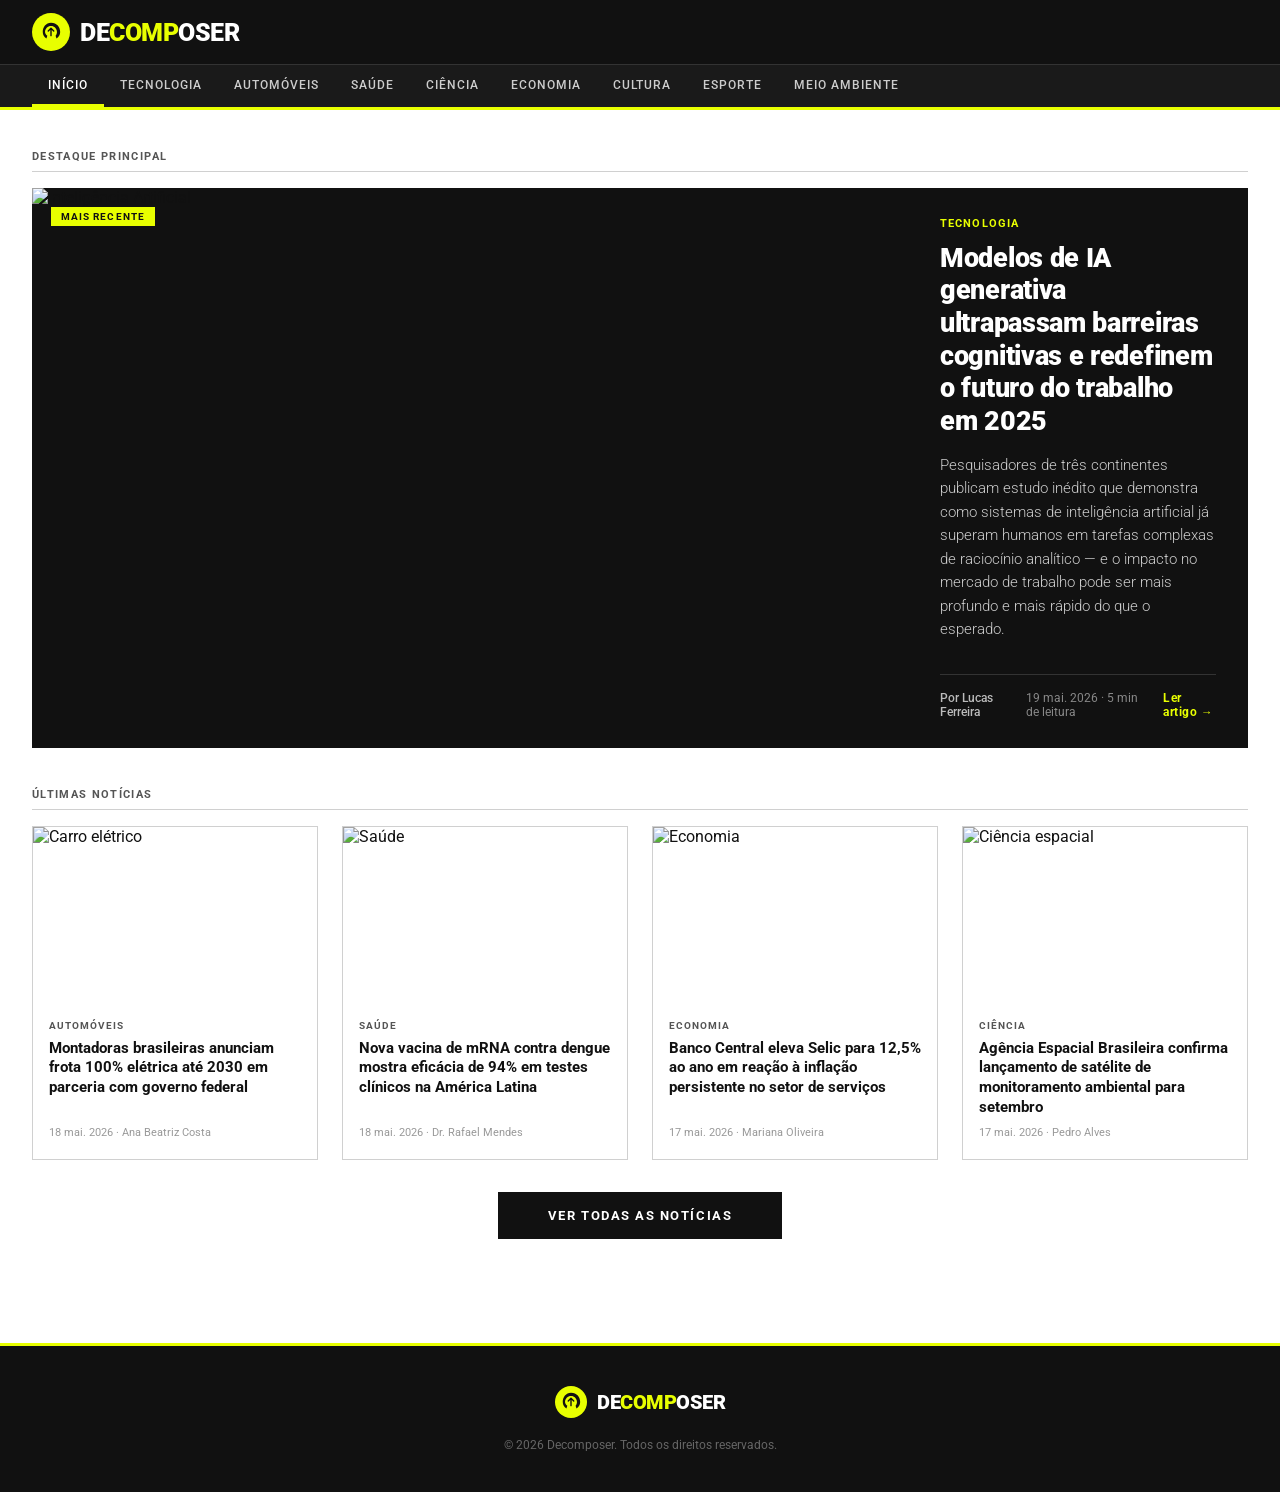
==== index.html @ 8067eb2d "first version, inline css and script" ====
<!DOCTYPE html>
<html lang="pt-BR">
<head>
  <meta charset="UTF-8" />
  <meta name="viewport" content="width=device-width, initial-scale=1.0" />
  <title>Decomposer — Notícias & Artigos</title>
  <link href="https://fonts.googleapis.com/css2?family=Roboto:ital,wght@0,300;0,400;0,500;0,700;0,900;1,400&display=swap" rel="stylesheet" />
  <style>
    *, *::before, *::after { box-sizing: border-box; margin: 0; padding: 0; }

    :root {
      --black: #111111;
      --white: #ffffff;
      --accent: #e8ff00;
      --gray-light: #f4f4f4;
      --gray-mid: #d0d0d0;
      --gray-dark: #555555;
      --font: 'Roboto', sans-serif;
    }

    html { scroll-behavior: smooth; }

    body {
      font-family: var(--font);
      background: var(--white);
      color: var(--black);
      min-height: 100vh;
    }

    /* ── HEADER ── */
    header {
      background: var(--black);
      color: var(--white);
      position: sticky;
      top: 0;
      z-index: 100;
      border-bottom: 3px solid var(--accent);
    }

    .header-top {
      display: flex;
      align-items: center;
      justify-content: space-between;
      padding: 0 2rem;
      height: 64px;
      max-width: 1280px;
      margin: 0 auto;
    }

    .logo {
      display: flex;
      align-items: center;
      gap: 10px;
      text-decoration: none;
      color: var(--white);
    }

    .logo-icon {
      width: 38px;
      height: 38px;
      background: var(--accent);
      border-radius: 50%;
      display: flex;
      align-items: center;
      justify-content: center;
      flex-shrink: 0;
    }

    .logo-icon svg {
      width: 22px;
      height: 22px;
    }

    .logo-name {
      font-size: 1.55rem;
      font-weight: 900;
      letter-spacing: -0.5px;
      text-transform: uppercase;
    }

    .logo-name span {
      color: var(--accent);
    }

    /* burger button (mobile) */
    .burger {
      display: none;
      background: none;
      border: none;
      cursor: pointer;
      padding: 4px;
    }
    .burger span {
      display: block;
      width: 24px;
      height: 2px;
      background: var(--white);
      margin: 5px 0;
      transition: .25s;
    }

    /* nav bar */
    .nav-bar {
      background: #1a1a1a;
      border-top: 1px solid #333;
    }

    .nav-inner {
      max-width: 1280px;
      margin: 0 auto;
      padding: 0 2rem;
      display: flex;
      align-items: center;
      gap: 0;
      overflow-x: auto;
      scrollbar-width: none;
    }
    .nav-inner::-webkit-scrollbar { display: none; }

    .nav-inner a {
      color: #ccc;
      text-decoration: none;
      font-size: 0.78rem;
      font-weight: 500;
      letter-spacing: 0.08em;
      text-transform: uppercase;
      padding: 0.75rem 1rem;
      white-space: nowrap;
      border-bottom: 3px solid transparent;
      transition: color .2s, border-color .2s;
    }
    .nav-inner a:hover,
    .nav-inner a.active {
      color: var(--white);
      border-bottom-color: var(--accent);
    }

    /* ── MAIN ── */
    main {
      max-width: 1280px;
      margin: 0 auto;
      padding: 2.5rem 2rem 3rem;
    }

    /* Section label */
    .section-label {
      font-size: 0.7rem;
      font-weight: 700;
      letter-spacing: 0.12em;
      text-transform: uppercase;
      color: var(--gray-dark);
      margin-bottom: 1rem;
      padding-bottom: 0.5rem;
      border-bottom: 1px solid var(--gray-mid);
    }

    /* ── HERO ── */
    .hero {
      display: grid;
      grid-template-columns: 1fr 340px;
      gap: 0;
      margin-bottom: 2.5rem;
      background: var(--black);
      overflow: hidden;
      min-height: 440px;
    }

    .hero-image-wrap {
      position: relative;
      overflow: hidden;
    }

    .hero-image-wrap img {
      width: 100%;
      height: 100%;
      object-fit: cover;
      display: block;
      transition: transform .6s ease;
    }
    .hero:hover .hero-image-wrap img {
      transform: scale(1.03);
    }

    .hero-badge {
      position: absolute;
      top: 1.2rem;
      left: 1.2rem;
      background: var(--accent);
      color: var(--black);
      font-size: 0.65rem;
      font-weight: 700;
      letter-spacing: 0.1em;
      text-transform: uppercase;
      padding: 3px 10px;
    }

    .hero-text {
      display: flex;
      flex-direction: column;
      justify-content: space-between;
      padding: 1.8rem 2rem;
      color: var(--white);
    }

    .hero-category {
      font-size: 0.7rem;
      font-weight: 700;
      letter-spacing: 0.1em;
      text-transform: uppercase;
      color: var(--accent);
      margin-bottom: 0.75rem;
    }

    .hero-title {
      font-size: 1.7rem;
      font-weight: 900;
      line-height: 1.2;
      letter-spacing: -0.3px;
      margin-bottom: 1rem;
    }

    .hero-title a {
      color: var(--white);
      text-decoration: none;
    }
    .hero-title a:hover { text-decoration: underline; }

    .hero-summary {
      font-size: 0.92rem;
      font-weight: 300;
      line-height: 1.6;
      color: #ccc;
      margin-bottom: auto;
    }

    .hero-meta {
      display: flex;
      align-items: center;
      gap: 1rem;
      margin-top: 2rem;
      padding-top: 1rem;
      border-top: 1px solid #333;
      font-size: 0.72rem;
      color: #888;
    }

    .hero-author { font-weight: 500; color: #bbb; }
    .hero-read-more {
      margin-left: auto;
      color: var(--accent);
      text-decoration: none;
      font-weight: 700;
      font-size: 0.72rem;
      letter-spacing: 0.05em;
    }

    /* ── NEWS GRID ── */
    .news-grid {
      display: grid;
      grid-template-columns: repeat(4, 1fr);
      gap: 1.5rem;
      margin-bottom: 2rem;
    }

    .news-card {
      display: flex;
      flex-direction: column;
      background: var(--white);
      border: 1px solid var(--gray-mid);
      overflow: hidden;
      transition: box-shadow .25s, transform .25s;
      cursor: pointer;
    }

    .news-card:hover {
      box-shadow: 0 8px 32px rgba(0,0,0,0.12);
      transform: translateY(-3px);
    }

    .news-card-img {
      width: 100%;
      aspect-ratio: 16/10;
      object-fit: cover;
      display: block;
      transition: transform .4s ease;
    }
    .news-card:hover .news-card-img { transform: scale(1.04); }

    .news-card-img-wrap { overflow: hidden; }

    .news-card-body {
      padding: 1rem 1rem 1.25rem;
      display: flex;
      flex-direction: column;
      flex: 1;
    }

    .news-card-cat {
      font-size: 0.62rem;
      font-weight: 700;
      letter-spacing: 0.1em;
      text-transform: uppercase;
      color: var(--gray-dark);
      margin-bottom: 0.45rem;
    }

    .news-card-title {
      font-size: 0.95rem;
      font-weight: 700;
      line-height: 1.3;
      color: var(--black);
      text-decoration: none;
      margin-bottom: 0.5rem;
      flex: 1;
    }

    .news-card-title:hover { text-decoration: underline; }

    .news-card-meta {
      font-size: 0.68rem;
      color: #999;
      margin-top: auto;
    }

    /* ── VER TODAS BUTTON ── */
    .btn-wrap {
      display: flex;
      justify-content: center;
      margin: 0.5rem 0 3.5rem;
    }

    .btn-ver-todas {
      display: inline-block;
      background: var(--black);
      color: var(--white);
      font-family: var(--font);
      font-size: 0.8rem;
      font-weight: 700;
      letter-spacing: 0.12em;
      text-transform: uppercase;
      text-decoration: none;
      padding: 0.9rem 3rem;
      border: 2px solid var(--black);
      transition: background .2s, color .2s;
    }
    .btn-ver-todas:hover {
      background: var(--white);
      color: var(--black);
    }

    /* ── FOOTER ── */
    footer {
      background: var(--black);
      color: var(--white);
      padding: 2.5rem 2rem;
      text-align: center;
      border-top: 3px solid var(--accent);
    }

    .footer-logo {
      display: inline-flex;
      align-items: center;
      gap: 10px;
      text-decoration: none;
      color: var(--white);
      margin-bottom: 0.75rem;
    }

    .footer-logo .logo-icon {
      width: 32px;
      height: 32px;
    }

    .footer-logo .logo-name {
      font-size: 1.25rem;
    }

    .footer-copy {
      font-size: 0.72rem;
      color: #666;
      margin-top: 0.5rem;
    }

    /* ── RESPONSIVE ── */
    @media (max-width: 1024px) {
      .hero { grid-template-columns: 1fr; min-height: auto; }
      .hero-image-wrap { height: 280px; }
      .news-grid { grid-template-columns: repeat(2, 1fr); }
    }

    @media (max-width: 640px) {
      .header-top { padding: 0 1rem; }
      main { padding: 1.5rem 1rem 2rem; }
      .hero-title { font-size: 1.3rem; }
      .news-grid { grid-template-columns: 1fr 1fr; gap: 1rem; }
      .burger { display: block; }
      .nav-inner { padding: 0 1rem; }
    }

    @media (max-width: 440px) {
      .news-grid { grid-template-columns: 1fr; }
    }
  </style>
</head>
<body>

<!-- ═══════════════ HEADER ═══════════════ -->
<header>
  <div class="header-top">
    <a class="logo" href="index.html">
      <div class="logo-icon">
        <!-- Leaf / decompose icon -->
        <svg viewBox="0 0 24 24" fill="none" xmlns="http://www.w3.org/2000/svg">
          <path d="M12 2C6.5 2 3 7 3 12c0 3 1.5 5.5 4 7l1-3c-1.5-1-2.5-2.5-2.5-4 0-3.5 2.8-6.5 6.5-6.5S18.5 8.5 18.5 12c0 1.5-.5 3-1.5 4l1 3c2.5-1.5 4-4 4-7C22 7 18.5 2 12 2z" fill="#111"/>
          <path d="M12 8v8M9 11l3-3 3 3" stroke="#111" stroke-width="1.5" stroke-linecap="round" stroke-linejoin="round"/>
        </svg>
      </div>
      <span class="logo-name">De<span>comp</span>oser</span>
    </a>
    <button class="burger" aria-label="Menu" onclick="document.querySelector('.nav-inner').classList.toggle('open')">
      <span></span><span></span><span></span>
    </button>
  </div>

  <nav class="nav-bar">
    <div class="nav-inner">
      <a href="index.html" class="active">Início</a>
      <a href="listing.html">Tecnologia</a>
      <a href="listing.html">Automóveis</a>
      <a href="listing.html">Saúde</a>
      <a href="listing.html">Ciência</a>
      <a href="listing.html">Economia</a>
      <a href="listing.html">Cultura</a>
      <a href="listing.html">Esporte</a>
      <a href="listing.html">Meio Ambiente</a>
    </div>
  </nav>
</header>

<!-- ═══════════════ MAIN ═══════════════ -->
<main>

  <p class="section-label">Destaque principal</p>

  <!-- HERO -->
  <article class="hero">
    <div class="hero-image-wrap">
      <img
        src="https://images.unsplash.com/photo-1677442136019-21780ecad995?w=900&q=80"
        alt="Inteligência Artificial"
        loading="eager"
      />
      <span class="hero-badge">Mais recente</span>
    </div>
    <div class="hero-text">
      <div>
        <p class="hero-category">Tecnologia</p>
        <h1 class="hero-title">
          <a href="#">Modelos de IA generativa ultrapassam barreiras cognitivas e redefinem o futuro do trabalho em 2025</a>
        </h1>
        <p class="hero-summary">
          Pesquisadores de três continentes publicam estudo inédito que demonstra como sistemas de inteligência artificial já superam humanos em tarefas complexas de raciocínio analítico — e o impacto no mercado de trabalho pode ser mais profundo e mais rápido do que o esperado.
        </p>
      </div>
      <div class="hero-meta">
        <span class="hero-author">Por Lucas Ferreira</span>
        <span>19 mai. 2026 · 5 min de leitura</span>
        <a class="hero-read-more" href="#">Ler artigo →</a>
      </div>
    </div>
  </article>

  <!-- 4 CARDS -->
  <p class="section-label" style="margin-top: 2rem;">Últimas notícias</p>

  <div class="news-grid">

    <!-- Card 1 -->
    <article class="news-card">
      <div class="news-card-img-wrap">
        <img class="news-card-img"
          src="https://images.unsplash.com/photo-1617886903355-9354bb57751f?w=600&q=75"
          alt="Carro elétrico" loading="lazy" />
      </div>
      <div class="news-card-body">
        <p class="news-card-cat">Automóveis</p>
        <a class="news-card-title" href="#">Montadoras brasileiras anunciam frota 100% elétrica até 2030 em parceria com governo federal</a>
        <p class="news-card-meta">18 mai. 2026 · Ana Beatriz Costa</p>
      </div>
    </article>

    <!-- Card 2 -->
    <article class="news-card">
      <div class="news-card-img-wrap">
        <img class="news-card-img"
          src="https://images.unsplash.com/photo-1559757148-5c350d0d3c56?w=600&q=75"
          alt="Saúde" loading="lazy" />
      </div>
      <div class="news-card-body">
        <p class="news-card-cat">Saúde</p>
        <a class="news-card-title" href="#">Nova vacina de mRNA contra dengue mostra eficácia de 94% em testes clínicos na América Latina</a>
        <p class="news-card-meta">18 mai. 2026 · Dr. Rafael Mendes</p>
      </div>
    </article>

    <!-- Card 3 -->
    <article class="news-card">
      <div class="news-card-img-wrap">
        <img class="news-card-img"
          src="https://images.unsplash.com/photo-1611974789855-9c2a0a7236a3?w=600&q=75"
          alt="Economia" loading="lazy" />
      </div>
      <div class="news-card-body">
        <p class="news-card-cat">Economia</p>
        <a class="news-card-title" href="#">Banco Central eleva Selic para 12,5% ao ano em reação à inflação persistente no setor de serviços</a>
        <p class="news-card-meta">17 mai. 2026 · Mariana Oliveira</p>
      </div>
    </article>

    <!-- Card 4 -->
    <article class="news-card">
      <div class="news-card-img-wrap">
        <img class="news-card-img"
          src="https://images.unsplash.com/photo-1446776811953-b23d57bd21aa?w=600&q=75"
          alt="Ciência espacial" loading="lazy" />
      </div>
      <div class="news-card-body">
        <p class="news-card-cat">Ciência</p>
        <a class="news-card-title" href="#">Agência Espacial Brasileira confirma lançamento de satélite de monitoramento ambiental para setembro</a>
        <p class="news-card-meta">17 mai. 2026 · Pedro Alves</p>
      </div>
    </article>

  </div>

  <!-- VER TODAS -->
  <div class="btn-wrap">
    <a class="btn-ver-todas" href="listing.html">Ver todas as notícias</a>
  </div>

</main>

<!-- ═══════════════ FOOTER ═══════════════ -->
<footer>
  <a class="footer-logo" href="index.html">
    <div class="logo-icon">
      <svg viewBox="0 0 24 24" fill="none" xmlns="http://www.w3.org/2000/svg">
        <path d="M12 2C6.5 2 3 7 3 12c0 3 1.5 5.5 4 7l1-3c-1.5-1-2.5-2.5-2.5-4 0-3.5 2.8-6.5 6.5-6.5S18.5 8.5 18.5 12c0 1.5-.5 3-1.5 4l1 3c2.5-1.5 4-4 4-7C22 7 18.5 2 12 2z" fill="#111"/>
        <path d="M12 8v8M9 11l3-3 3 3" stroke="#111" stroke-width="1.5" stroke-linecap="round" stroke-linejoin="round"/>
      </svg>
    </div>
    <span class="logo-name">De<span>comp</span>oser</span>
  </a>
  <p class="footer-copy">© 2026 Decomposer. Todos os direitos reservados.</p>
</footer>

</body>
</html>
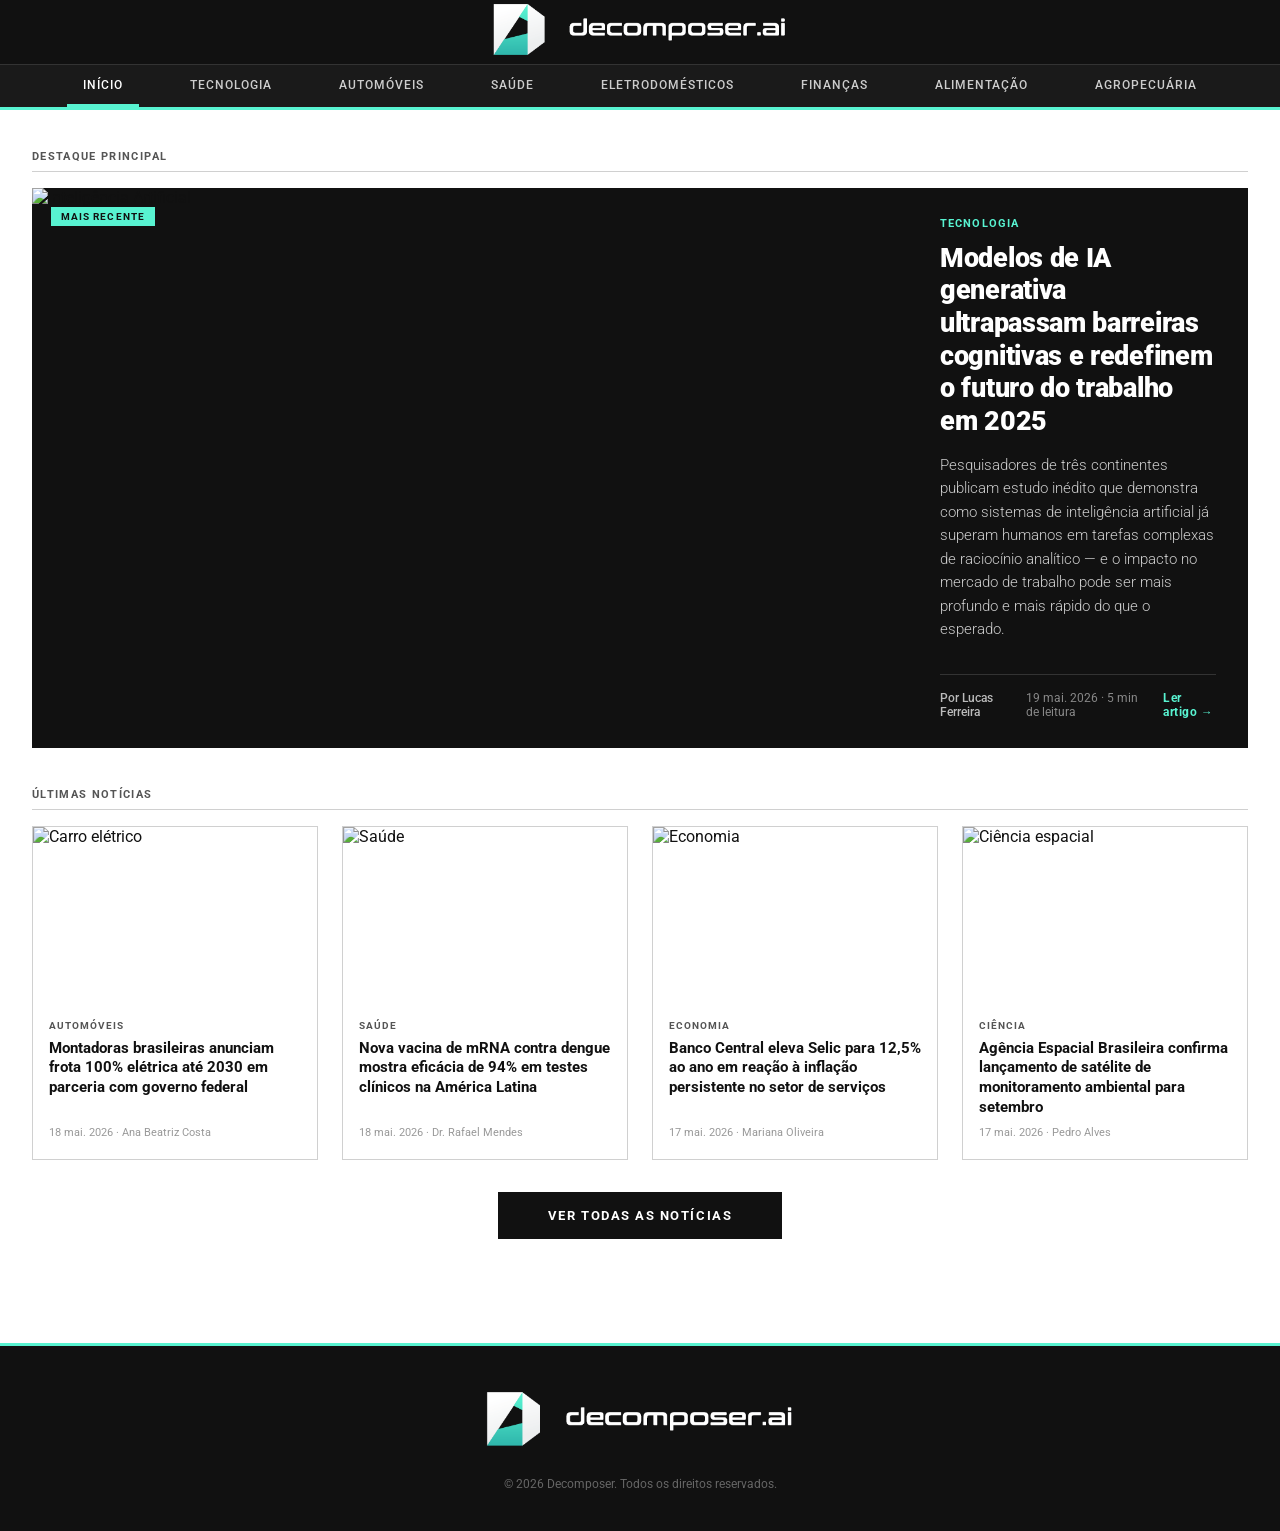
==== commit 76eb21a1: "changed logo and navbar justify-content" ====
--- a/index.html
+++ b/index.html
@@ -5,402 +5,7 @@
   <meta name="viewport" content="width=device-width, initial-scale=1.0" />
   <title>Decomposer — Notícias & Artigos</title>
   <link href="https://fonts.googleapis.com/css2?family=Roboto:ital,wght@0,300;0,400;0,500;0,700;0,900;1,400&display=swap" rel="stylesheet" />
-  <style>
-    *, *::before, *::after { box-sizing: border-box; margin: 0; padding: 0; }
-
-    :root {
-      --black: #111111;
-      --white: #ffffff;
-      --accent: #e8ff00;
-      --gray-light: #f4f4f4;
-      --gray-mid: #d0d0d0;
-      --gray-dark: #555555;
-      --font: 'Roboto', sans-serif;
-    }
-
-    html { scroll-behavior: smooth; }
-
-    body {
-      font-family: var(--font);
-      background: var(--white);
-      color: var(--black);
-      min-height: 100vh;
-    }
-
-    /* ── HEADER ── */
-    header {
-      background: var(--black);
-      color: var(--white);
-      position: sticky;
-      top: 0;
-      z-index: 100;
-      border-bottom: 3px solid var(--accent);
-    }
-
-    .header-top {
-      display: flex;
-      align-items: center;
-      justify-content: space-between;
-      padding: 0 2rem;
-      height: 64px;
-      max-width: 1280px;
-      margin: 0 auto;
-    }
-
-    .logo {
-      display: flex;
-      align-items: center;
-      gap: 10px;
-      text-decoration: none;
-      color: var(--white);
-    }
-
-    .logo-icon {
-      width: 38px;
-      height: 38px;
-      background: var(--accent);
-      border-radius: 50%;
-      display: flex;
-      align-items: center;
-      justify-content: center;
-      flex-shrink: 0;
-    }
-
-    .logo-icon svg {
-      width: 22px;
-      height: 22px;
-    }
-
-    .logo-name {
-      font-size: 1.55rem;
-      font-weight: 900;
-      letter-spacing: -0.5px;
-      text-transform: uppercase;
-    }
-
-    .logo-name span {
-      color: var(--accent);
-    }
-
-    /* burger button (mobile) */
-    .burger {
-      display: none;
-      background: none;
-      border: none;
-      cursor: pointer;
-      padding: 4px;
-    }
-    .burger span {
-      display: block;
-      width: 24px;
-      height: 2px;
-      background: var(--white);
-      margin: 5px 0;
-      transition: .25s;
-    }
-
-    /* nav bar */
-    .nav-bar {
-      background: #1a1a1a;
-      border-top: 1px solid #333;
-    }
-
-    .nav-inner {
-      max-width: 1280px;
-      margin: 0 auto;
-      padding: 0 2rem;
-      display: flex;
-      align-items: center;
-      gap: 0;
-      overflow-x: auto;
-      scrollbar-width: none;
-    }
-    .nav-inner::-webkit-scrollbar { display: none; }
-
-    .nav-inner a {
-      color: #ccc;
-      text-decoration: none;
-      font-size: 0.78rem;
-      font-weight: 500;
-      letter-spacing: 0.08em;
-      text-transform: uppercase;
-      padding: 0.75rem 1rem;
-      white-space: nowrap;
-      border-bottom: 3px solid transparent;
-      transition: color .2s, border-color .2s;
-    }
-    .nav-inner a:hover,
-    .nav-inner a.active {
-      color: var(--white);
-      border-bottom-color: var(--accent);
-    }
-
-    /* ── MAIN ── */
-    main {
-      max-width: 1280px;
-      margin: 0 auto;
-      padding: 2.5rem 2rem 3rem;
-    }
-
-    /* Section label */
-    .section-label {
-      font-size: 0.7rem;
-      font-weight: 700;
-      letter-spacing: 0.12em;
-      text-transform: uppercase;
-      color: var(--gray-dark);
-      margin-bottom: 1rem;
-      padding-bottom: 0.5rem;
-      border-bottom: 1px solid var(--gray-mid);
-    }
-
-    /* ── HERO ── */
-    .hero {
-      display: grid;
-      grid-template-columns: 1fr 340px;
-      gap: 0;
-      margin-bottom: 2.5rem;
-      background: var(--black);
-      overflow: hidden;
-      min-height: 440px;
-    }
-
-    .hero-image-wrap {
-      position: relative;
-      overflow: hidden;
-    }
-
-    .hero-image-wrap img {
-      width: 100%;
-      height: 100%;
-      object-fit: cover;
-      display: block;
-      transition: transform .6s ease;
-    }
-    .hero:hover .hero-image-wrap img {
-      transform: scale(1.03);
-    }
-
-    .hero-badge {
-      position: absolute;
-      top: 1.2rem;
-      left: 1.2rem;
-      background: var(--accent);
-      color: var(--black);
-      font-size: 0.65rem;
-      font-weight: 700;
-      letter-spacing: 0.1em;
-      text-transform: uppercase;
-      padding: 3px 10px;
-    }
-
-    .hero-text {
-      display: flex;
-      flex-direction: column;
-      justify-content: space-between;
-      padding: 1.8rem 2rem;
-      color: var(--white);
-    }
-
-    .hero-category {
-      font-size: 0.7rem;
-      font-weight: 700;
-      letter-spacing: 0.1em;
-      text-transform: uppercase;
-      color: var(--accent);
-      margin-bottom: 0.75rem;
-    }
-
-    .hero-title {
-      font-size: 1.7rem;
-      font-weight: 900;
-      line-height: 1.2;
-      letter-spacing: -0.3px;
-      margin-bottom: 1rem;
-    }
-
-    .hero-title a {
-      color: var(--white);
-      text-decoration: none;
-    }
-    .hero-title a:hover { text-decoration: underline; }
-
-    .hero-summary {
-      font-size: 0.92rem;
-      font-weight: 300;
-      line-height: 1.6;
-      color: #ccc;
-      margin-bottom: auto;
-    }
-
-    .hero-meta {
-      display: flex;
-      align-items: center;
-      gap: 1rem;
-      margin-top: 2rem;
-      padding-top: 1rem;
-      border-top: 1px solid #333;
-      font-size: 0.72rem;
-      color: #888;
-    }
-
-    .hero-author { font-weight: 500; color: #bbb; }
-    .hero-read-more {
-      margin-left: auto;
-      color: var(--accent);
-      text-decoration: none;
-      font-weight: 700;
-      font-size: 0.72rem;
-      letter-spacing: 0.05em;
-    }
-
-    /* ── NEWS GRID ── */
-    .news-grid {
-      display: grid;
-      grid-template-columns: repeat(4, 1fr);
-      gap: 1.5rem;
-      margin-bottom: 2rem;
-    }
-
-    .news-card {
-      display: flex;
-      flex-direction: column;
-      background: var(--white);
-      border: 1px solid var(--gray-mid);
-      overflow: hidden;
-      transition: box-shadow .25s, transform .25s;
-      cursor: pointer;
-    }
-
-    .news-card:hover {
-      box-shadow: 0 8px 32px rgba(0,0,0,0.12);
-      transform: translateY(-3px);
-    }
-
-    .news-card-img {
-      width: 100%;
-      aspect-ratio: 16/10;
-      object-fit: cover;
-      display: block;
-      transition: transform .4s ease;
-    }
-    .news-card:hover .news-card-img { transform: scale(1.04); }
-
-    .news-card-img-wrap { overflow: hidden; }
-
-    .news-card-body {
-      padding: 1rem 1rem 1.25rem;
-      display: flex;
-      flex-direction: column;
-      flex: 1;
-    }
-
-    .news-card-cat {
-      font-size: 0.62rem;
-      font-weight: 700;
-      letter-spacing: 0.1em;
-      text-transform: uppercase;
-      color: var(--gray-dark);
-      margin-bottom: 0.45rem;
-    }
-
-    .news-card-title {
-      font-size: 0.95rem;
-      font-weight: 700;
-      line-height: 1.3;
-      color: var(--black);
-      text-decoration: none;
-      margin-bottom: 0.5rem;
-      flex: 1;
-    }
-
-    .news-card-title:hover { text-decoration: underline; }
-
-    .news-card-meta {
-      font-size: 0.68rem;
-      color: #999;
-      margin-top: auto;
-    }
-
-    /* ── VER TODAS BUTTON ── */
-    .btn-wrap {
-      display: flex;
-      justify-content: center;
-      margin: 0.5rem 0 3.5rem;
-    }
-
-    .btn-ver-todas {
-      display: inline-block;
-      background: var(--black);
-      color: var(--white);
-      font-family: var(--font);
-      font-size: 0.8rem;
-      font-weight: 700;
-      letter-spacing: 0.12em;
-      text-transform: uppercase;
-      text-decoration: none;
-      padding: 0.9rem 3rem;
-      border: 2px solid var(--black);
-      transition: background .2s, color .2s;
-    }
-    .btn-ver-todas:hover {
-      background: var(--white);
-      color: var(--black);
-    }
-
-    /* ── FOOTER ── */
-    footer {
-      background: var(--black);
-      color: var(--white);
-      padding: 2.5rem 2rem;
-      text-align: center;
-      border-top: 3px solid var(--accent);
-    }
-
-    .footer-logo {
-      display: inline-flex;
-      align-items: center;
-      gap: 10px;
-      text-decoration: none;
-      color: var(--white);
-      margin-bottom: 0.75rem;
-    }
-
-    .footer-logo .logo-icon {
-      width: 32px;
-      height: 32px;
-    }
-
-    .footer-logo .logo-name {
-      font-size: 1.25rem;
-    }
-
-    .footer-copy {
-      font-size: 0.72rem;
-      color: #666;
-      margin-top: 0.5rem;
-    }
-
-    /* ── RESPONSIVE ── */
-    @media (max-width: 1024px) {
-      .hero { grid-template-columns: 1fr; min-height: auto; }
-      .hero-image-wrap { height: 280px; }
-      .news-grid { grid-template-columns: repeat(2, 1fr); }
-    }
-
-    @media (max-width: 640px) {
-      .header-top { padding: 0 1rem; }
-      main { padding: 1.5rem 1rem 2rem; }
-      .hero-title { font-size: 1.3rem; }
-      .news-grid { grid-template-columns: 1fr 1fr; gap: 1rem; }
-      .burger { display: block; }
-      .nav-inner { padding: 0 1rem; }
-    }
-
-    @media (max-width: 440px) {
-      .news-grid { grid-template-columns: 1fr; }
-    }
-  </style>
+  <link rel="stylesheet" href="CSS/styles.css">
 </head>
 <body>
 
@@ -408,14 +13,9 @@
 <header>
   <div class="header-top">
     <a class="logo" href="index.html">
-      <div class="logo-icon">
-        <!-- Leaf / decompose icon -->
-        <svg viewBox="0 0 24 24" fill="none" xmlns="http://www.w3.org/2000/svg">
-          <path d="M12 2C6.5 2 3 7 3 12c0 3 1.5 5.5 4 7l1-3c-1.5-1-2.5-2.5-2.5-4 0-3.5 2.8-6.5 6.5-6.5S18.5 8.5 18.5 12c0 1.5-.5 3-1.5 4l1 3c2.5-1.5 4-4 4-7C22 7 18.5 2 12 2z" fill="#111"/>
-          <path d="M12 8v8M9 11l3-3 3 3" stroke="#111" stroke-width="1.5" stroke-linecap="round" stroke-linejoin="round"/>
-        </svg>
-      </div>
-      <span class="logo-name">De<span>comp</span>oser</span>
+      <div>
+        <img class="logo-image-top" src="./assets/decomposer_logo_horizontal_dark.png" alt="DECOMPOSER">
+      </div>      
     </a>
     <button class="burger" aria-label="Menu" onclick="document.querySelector('.nav-inner').classList.toggle('open')">
       <span></span><span></span><span></span>
@@ -428,11 +28,10 @@
       <a href="listing.html">Tecnologia</a>
       <a href="listing.html">Automóveis</a>
       <a href="listing.html">Saúde</a>
-      <a href="listing.html">Ciência</a>
-      <a href="listing.html">Economia</a>
-      <a href="listing.html">Cultura</a>
-      <a href="listing.html">Esporte</a>
-      <a href="listing.html">Meio Ambiente</a>
+      <a href="listing.html">Eletrodomésticos</a>
+      <a href="listing.html">Finanças</a>      
+      <a href="listing.html">Alimentação</a>
+      <a href="listing.html">Agropecuária</a>
     </div>
   </nav>
 </header>
@@ -543,13 +142,9 @@
 <!-- ═══════════════ FOOTER ═══════════════ -->
 <footer>
   <a class="footer-logo" href="index.html">
-    <div class="logo-icon">
-      <svg viewBox="0 0 24 24" fill="none" xmlns="http://www.w3.org/2000/svg">
-        <path d="M12 2C6.5 2 3 7 3 12c0 3 1.5 5.5 4 7l1-3c-1.5-1-2.5-2.5-2.5-4 0-3.5 2.8-6.5 6.5-6.5S18.5 8.5 18.5 12c0 1.5-.5 3-1.5 4l1 3c2.5-1.5 4-4 4-7C22 7 18.5 2 12 2z" fill="#111"/>
-        <path d="M12 8v8M9 11l3-3 3 3" stroke="#111" stroke-width="1.5" stroke-linecap="round" stroke-linejoin="round"/>
-      </svg>
-    </div>
-    <span class="logo-name">De<span>comp</span>oser</span>
+    <div>
+      <img class="logo-image-bottom" src="./assets/decomposer_logo_horizontal_dark.png" alt="DECOMPOSER">
+    </div>    
   </a>
   <p class="footer-copy">© 2026 Decomposer. Todos os direitos reservados.</p>
 </footer>
--- a/CSS/styles.css
+++ b/CSS/styles.css
@@ -0,0 +1,612 @@
+*, *::before, *::after {
+  box-sizing: border-box;
+  margin: 0;
+  padding: 0;
+}
+
+:root {
+  --black: #111111;
+  --white: #ffffff;
+  --accent: #58f3d1;
+  --gray-light: #f4f4f4;
+  --gray-mid: #d0d0d0;
+  --gray-dark: #555555;
+  --font: 'Roboto', sans-serif;
+}
+
+html {
+  scroll-behavior: smooth;
+}
+
+body {
+  font-family: var(--font);
+  background: var(--white);
+  color: var(--black);
+  min-height: 100vh;
+}
+
+/* ── HEADER (common) ── */
+header {
+  background: var(--black);
+  color: var(--white);
+  position: sticky;
+  top: 0;
+  z-index: 100;
+  border-bottom: 3px solid var(--accent);
+}
+
+.header-top {
+  display: flex;
+  align-items: center;
+  justify-content: center;
+  padding: 0 2rem;
+  height: 64px;
+  max-width: 1280px;
+  margin: 0 auto;
+}
+
+.logo {
+  display: flex;
+  align-items: center;
+  gap: 10px;
+  text-decoration: none;
+  color: var(--white);
+}
+
+.logo-image-top {
+    height: 64px;
+}
+
+.logo-icon {
+  width: 38px;
+  height: 38px;
+  background: var(--accent);
+  border-radius: 50%;
+  display: flex;
+  align-items: center;
+  justify-content: center;
+  flex-shrink: 0;
+}
+
+.logo-icon svg {
+  width: 22px;
+  height: 22px;
+}
+
+.logo-name {
+  font-size: 1.55rem;
+  font-weight: 900;
+  letter-spacing: -0.5px;
+  text-transform: uppercase;
+}
+
+.logo-name span {
+  color: var(--accent);
+}
+
+/* burger button (mobile) */
+.burger {
+  display: none;
+  background: none;
+  border: none;
+  cursor: pointer;
+  padding: 4px;
+}
+.burger span {
+  display: block;
+  width: 24px;
+  height: 2px;
+  background: var(--white);
+  margin: 5px 0;
+  transition: .25s;
+}
+
+/* nav bar */
+.nav-bar {
+  background: #1a1a1a;
+  border-top: 1px solid #333;
+}
+
+.nav-inner {
+  max-width: 1280px;
+  margin: 0 auto;
+  padding: 0 2rem;
+  display: flex;
+  align-items: center;
+  gap: 0;
+  overflow-x: auto;
+  scrollbar-width: none;
+  justify-content: space-evenly;
+}
+.nav-inner::-webkit-scrollbar {
+  display: none;
+}
+
+.nav-inner a {
+  color: #ccc;
+  text-decoration: none;
+  font-size: 0.78rem;
+  font-weight: 500;
+  letter-spacing: 0.08em;
+  text-transform: uppercase;
+  padding: 0.75rem 1rem;
+  white-space: nowrap;
+  border-bottom: 3px solid transparent;
+  transition: color .2s, border-color .2s;
+}
+.nav-inner a:hover,
+.nav-inner a.active {
+  color: var(--white);
+  border-bottom-color: var(--accent);
+}
+
+/* ── MAIN (shared structure) ── */
+main {
+  max-width: 1280px;
+  margin: 0 auto;
+  padding: 2.5rem 2rem 3rem;
+}
+
+/* Section label (used on main page) */
+.section-label {
+  font-size: 0.7rem;
+  font-weight: 700;
+  letter-spacing: 0.12em;
+  text-transform: uppercase;
+  color: var(--gray-dark);
+  margin-bottom: 1rem;
+  padding-bottom: 0.5rem;
+  border-bottom: 1px solid var(--gray-mid);
+}
+
+/* ── HERO (main page) ── */
+.hero {
+  display: grid;
+  grid-template-columns: 1fr 340px;
+  gap: 0;
+  margin-bottom: 2.5rem;
+  background: var(--black);
+  overflow: hidden;
+  min-height: 440px;
+}
+
+.hero-image-wrap {
+  position: relative;
+  overflow: hidden;
+}
+
+.hero-image-wrap img {
+  width: 100%;
+  height: 100%;
+  object-fit: cover;
+  display: block;
+  transition: transform .6s ease;
+}
+.hero:hover .hero-image-wrap img {
+  transform: scale(1.03);
+}
+
+.hero-badge {
+  position: absolute;
+  top: 1.2rem;
+  left: 1.2rem;
+  background: var(--accent);
+  color: var(--black);
+  font-size: 0.65rem;
+  font-weight: 700;
+  letter-spacing: 0.1em;
+  text-transform: uppercase;
+  padding: 3px 10px;
+}
+
+.hero-text {
+  display: flex;
+  flex-direction: column;
+  justify-content: space-between;
+  padding: 1.8rem 2rem;
+  color: var(--white);
+}
+
+.hero-category {
+  font-size: 0.7rem;
+  font-weight: 700;
+  letter-spacing: 0.1em;
+  text-transform: uppercase;
+  color: var(--accent);
+  margin-bottom: 0.75rem;
+}
+
+.hero-title {
+  font-size: 1.7rem;
+  font-weight: 900;
+  line-height: 1.2;
+  letter-spacing: -0.3px;
+  margin-bottom: 1rem;
+}
+
+.hero-title a {
+  color: var(--white);
+  text-decoration: none;
+}
+.hero-title a:hover {
+  text-decoration: underline;
+}
+
+.hero-summary {
+  font-size: 0.92rem;
+  font-weight: 300;
+  line-height: 1.6;
+  color: #ccc;
+  margin-bottom: auto;
+}
+
+.hero-meta {
+  display: flex;
+  align-items: center;
+  gap: 1rem;
+  margin-top: 2rem;
+  padding-top: 1rem;
+  border-top: 1px solid #333;
+  font-size: 0.72rem;
+  color: #888;
+}
+
+.hero-author {
+  font-weight: 500;
+  color: #bbb;
+}
+.hero-read-more {
+  margin-left: auto;
+  color: var(--accent);
+  text-decoration: none;
+  font-weight: 700;
+  font-size: 0.72rem;
+  letter-spacing: 0.05em;
+}
+
+/* ── NEWS GRID (main page) ── */
+.news-grid {
+  display: grid;
+  grid-template-columns: repeat(4, 1fr);
+  gap: 1.5rem;
+  margin-bottom: 2rem;
+}
+
+.news-card {
+  display: flex;
+  flex-direction: column;
+  background: var(--white);
+  border: 1px solid var(--gray-mid);
+  overflow: hidden;
+  transition: box-shadow .25s, transform .25s;
+  cursor: pointer;
+}
+
+.news-card:hover {
+  box-shadow: 0 8px 32px rgba(0,0,0,0.12);
+  transform: translateY(-3px);
+}
+
+.news-card-img {
+  width: 100%;
+  aspect-ratio: 16/10;
+  object-fit: cover;
+  display: block;
+  transition: transform .4s ease;
+}
+.news-card:hover .news-card-img {
+  transform: scale(1.04);
+}
+
+.news-card-img-wrap {
+  overflow: hidden;
+}
+
+.news-card-body {
+  padding: 1rem 1rem 1.25rem;
+  display: flex;
+  flex-direction: column;
+  flex: 1;
+}
+
+.news-card-cat {
+  font-size: 0.62rem;
+  font-weight: 700;
+  letter-spacing: 0.1em;
+  text-transform: uppercase;
+  color: var(--gray-dark);
+  margin-bottom: 0.45rem;
+}
+
+.news-card-title {
+  font-size: 0.95rem;
+  font-weight: 700;
+  line-height: 1.3;
+  color: var(--black);
+  text-decoration: none;
+  margin-bottom: 0.5rem;
+  flex: 1;
+}
+
+.news-card-title:hover {
+  text-decoration: underline;
+}
+
+.news-card-meta {
+  font-size: 0.68rem;
+  color: #999;
+  margin-top: auto;
+}
+
+/* ── VER TODAS BUTTON (main page) ── */
+.btn-wrap {
+  display: flex;
+  justify-content: center;
+  margin: 0.5rem 0 3.5rem;
+}
+
+.btn-ver-todas {
+  display: inline-block;
+  background: var(--black);
+  color: var(--white);
+  font-family: var(--font);
+  font-size: 0.8rem;
+  font-weight: 700;
+  letter-spacing: 0.12em;
+  text-transform: uppercase;
+  text-decoration: none;
+  padding: 0.9rem 3rem;
+  border: 2px solid var(--black);
+  transition: background .2s, color .2s;
+}
+.btn-ver-todas:hover {
+  background: var(--white);
+  color: var(--black);
+}
+
+/* ── LISTING PAGE SPECIFIC ── */
+.page-header {
+  display: flex;
+  align-items: baseline;
+  justify-content: space-between;
+  margin-bottom: 2rem;
+  padding-bottom: 1rem;
+  border-bottom: 2px solid var(--black);
+}
+
+.page-header h1 {
+  font-size: 2rem;
+  font-weight: 900;
+  letter-spacing: -0.5px;
+}
+
+.page-header p {
+  font-size: 0.78rem;
+  color: var(--gray-dark);
+}
+
+.listing {
+  display: flex;
+  flex-direction: column;
+  gap: 0;
+}
+
+.listing-item {
+  display: grid;
+  grid-template-columns: 180px 1fr;
+  gap: 1.25rem;
+  padding: 1.5rem 0;
+  border-bottom: 1px solid var(--gray-mid);
+  text-decoration: none;
+  color: inherit;
+  transition: background .15s;
+}
+
+.listing-item:hover {
+  background: var(--gray-light);
+  margin: 0 -1rem;
+  padding-left: 1rem;
+  padding-right: 1rem;
+}
+
+.listing-item-img {
+  width: 180px;
+  height: 115px;
+  object-fit: cover;
+  display: block;
+  flex-shrink: 0;
+  transition: opacity .2s;
+}
+.listing-item:hover .listing-item-img {
+  opacity: .9;
+}
+
+.listing-item-body {
+  display: flex;
+  flex-direction: column;
+  justify-content: center;
+  gap: 0.4rem;
+}
+
+.listing-item-cat {
+  font-size: 0.62rem;
+  font-weight: 700;
+  letter-spacing: 0.1em;
+  text-transform: uppercase;
+  color: var(--gray-dark);
+}
+
+.listing-item-title {
+  font-size: 1.05rem;
+  font-weight: 700;
+  line-height: 1.3;
+  color: var(--black);
+}
+
+.listing-item-summary {
+  font-size: 0.85rem;
+  font-weight: 300;
+  line-height: 1.55;
+  color: #444;
+}
+
+.listing-item-meta {
+  font-size: 0.68rem;
+  color: #999;
+  margin-top: 0.2rem;
+}
+
+/* ── PAGINATION (listing page) ── */
+.pagination {
+  display: flex;
+  align-items: center;
+  justify-content: center;
+  gap: 0.4rem;
+  margin-top: 3rem;
+}
+
+.pagination button,
+.pagination span {
+  font-family: var(--font);
+  font-size: 0.82rem;
+  font-weight: 500;
+  width: 40px;
+  height: 40px;
+  display: flex;
+  align-items: center;
+  justify-content: center;
+  border: 1px solid var(--gray-mid);
+  background: var(--white);
+  color: var(--black);
+  cursor: pointer;
+  transition: background .15s, color .15s;
+}
+
+.pagination button:hover {
+  background: var(--black);
+  color: var(--white);
+  border-color: var(--black);
+}
+.pagination button.active {
+  background: var(--black);
+  color: var(--white);
+  border-color: var(--black);
+}
+.pagination button.nav-btn {
+  width: auto;
+  padding: 0 1rem;
+  font-weight: 700;
+  letter-spacing: 0.05em;
+  font-size: 0.75rem;
+}
+.pagination button:disabled {
+  opacity: 0.35;
+  cursor: not-allowed;
+}
+.pagination .dots {
+  border: none;
+  cursor: default;
+}
+.pagination .dots:hover {
+  background: var(--white);
+  color: var(--black);
+}
+
+/* ── FOOTER (common) ── */
+footer {
+  background: var(--black);
+  color: var(--white);
+  padding: 2.5rem 2rem;
+  text-align: center;
+  border-top: 3px solid var(--accent);
+}
+
+.logo-image-bottom {
+    width: clamp(20vw, 20em, 50vw);
+}
+
+.footer-logo {
+  display: inline-flex;
+  align-items: center;
+  gap: 10px;
+  text-decoration: none;
+  color: var(--white);
+  margin-bottom: 0.75rem;
+}
+
+.footer-logo .logo-icon {
+  width: 32px;
+  height: 32px;
+}
+
+.footer-logo .logo-name {
+  font-size: 1.25rem;
+}
+
+.footer-copy {
+  font-size: 0.72rem;
+  color: #666;
+  margin-top: 0.5rem;
+}
+
+/* ── RESPONSIVE STYLES ── */
+
+/* Tablet & medium screens */
+@media (max-width: 1024px) {
+  .hero {
+    grid-template-columns: 1fr;
+    min-height: auto;
+  }
+  .hero-image-wrap {
+    height: 280px;
+  }
+  .news-grid {
+    grid-template-columns: repeat(2, 1fr);
+  }
+}
+
+/* Mobile landscape & small tablets */
+@media (max-width: 640px) {
+  .header-top {
+    padding: 0 1rem;
+  }
+  main {
+    padding: 1.5rem 1rem 2rem;
+  }
+  .hero-title {
+    font-size: 1.3rem;
+  }
+  .news-grid {
+    grid-template-columns: 1fr 1fr;
+    gap: 1rem;
+  }
+  .burger {
+    display: block;
+  }
+  .nav-inner {
+    padding: 0 1rem;
+  }
+
+  /* listing page adjustments */
+  .listing-item {
+    grid-template-columns: 120px 1fr;
+    gap: 1rem;
+  }
+  .listing-item-img {
+    width: 120px;
+    height: 80px;
+  }
+  .listing-item-summary {
+    display: none;
+  }
+  .page-header h1 {
+    font-size: 1.4rem;
+  }
+}
+
+/* Small mobile devices */
+@media (max-width: 440px) {
+  .news-grid {
+    grid-template-columns: 1fr;
+  }
+}
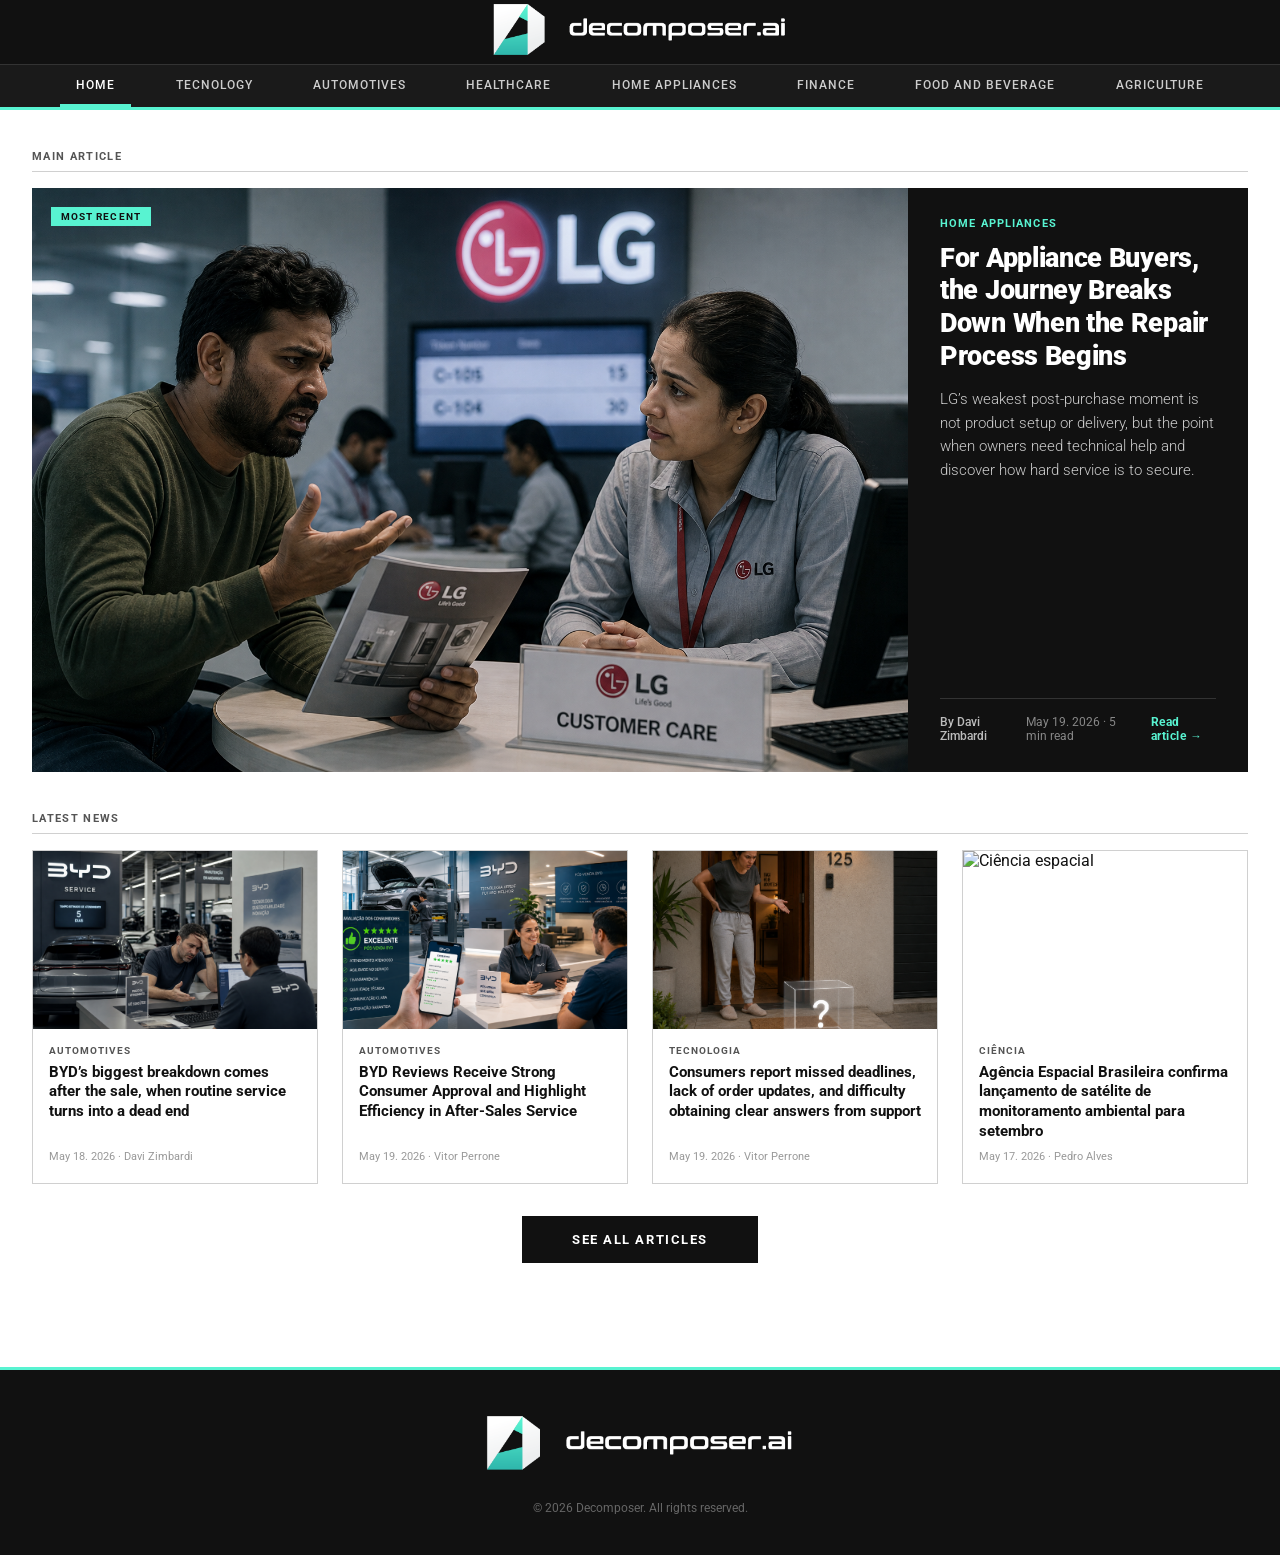
==== commit 631b62de: "website3 is now root" ====
--- a/index.html
+++ b/index.html
@@ -24,14 +24,14 @@
 
   <nav class="nav-bar">
     <div class="nav-inner">
-      <a href="index.html" class="active">Início</a>
-      <a href="listing.html">Tecnologia</a>
-      <a href="listing.html">Automóveis</a>
-      <a href="listing.html">Saúde</a>
-      <a href="listing.html">Eletrodomésticos</a>
-      <a href="listing.html">Finanças</a>      
-      <a href="listing.html">Alimentação</a>
-      <a href="listing.html">Agropecuária</a>
+      <a href="index.html" class="active">Home</a>
+      <a href="listing.html">Tecnology</a>
+      <a href="listing.html">Automotives</a>
+      <a href="listing.html">Healthcare</a>
+      <a href="listing.html">Home Appliances</a>
+      <a href="listing.html">Finance</a>      
+      <a href="listing.html">Food and Beverage</a>
+      <a href="listing.html">Agriculture</a>
     </div>
   </nav>
 </header>
@@ -39,81 +39,96 @@
 <!-- ═══════════════ MAIN ═══════════════ -->
 <main>
 
-  <p class="section-label">Destaque principal</p>
+  <p class="section-label">Main article</p>
 
   <!-- HERO -->
   <article class="hero">
     <div class="hero-image-wrap">
+      <a href="./articles/lgrepair_article/lgrepair_article.html">
       <img
-        src="https://images.unsplash.com/photo-1677442136019-21780ecad995?w=900&q=80"
-        alt="Inteligência Artificial"
+        src="./articles/lgrepair_article/lgrepair.png"
+        alt="LG Repair"
         loading="eager"
       />
-      <span class="hero-badge">Mais recente</span>
+      </a>
+      <span class="hero-badge">Most recent</span>
     </div>
     <div class="hero-text">
       <div>
-        <p class="hero-category">Tecnologia</p>
+        <p class="hero-category">Home Appliances</p>
         <h1 class="hero-title">
-          <a href="#">Modelos de IA generativa ultrapassam barreiras cognitivas e redefinem o futuro do trabalho em 2025</a>
+          <a href="./articles/lgrepair_article/lgrepair_article.html">For Appliance Buyers, the Journey Breaks Down When the Repair Process Begins</a>
         </h1>
         <p class="hero-summary">
-          Pesquisadores de três continentes publicam estudo inédito que demonstra como sistemas de inteligência artificial já superam humanos em tarefas complexas de raciocínio analítico — e o impacto no mercado de trabalho pode ser mais profundo e mais rápido do que o esperado.
+          LG’s weakest post-purchase moment is not product setup or delivery, but the point when owners need technical help and discover how hard service is to secure.
         </p>
       </div>
       <div class="hero-meta">
-        <span class="hero-author">Por Lucas Ferreira</span>
-        <span>19 mai. 2026 · 5 min de leitura</span>
-        <a class="hero-read-more" href="#">Ler artigo →</a>
+        <span class="hero-author">By Davi Zimbardi</span>
+        <span>May 19. 2026 · 5 min read</span>
+        <a class="hero-read-more" href="./articles/lgrepair_article/lgrepair_article.html">Read article →</a>
       </div>
     </div>
   </article>
 
   <!-- 4 CARDS -->
-  <p class="section-label" style="margin-top: 2rem;">Últimas notícias</p>
+  <p class="section-label" style="margin-top: 2rem;">Latest news</p>
 
   <div class="news-grid">
 
     <!-- Card 1 -->
     <article class="news-card">
       <div class="news-card-img-wrap">
+        <a href="./articles/byd_postsales_article/byd_postsales_article.html">
         <img class="news-card-img"
-          src="https://images.unsplash.com/photo-1617886903355-9354bb57751f?w=600&q=75"
-          alt="Carro elétrico" loading="lazy" />
+          src="./articles/byd_postsales_article/bydsales.png"
+          alt="BYD Sales" loading="lazy" />
+        </a>
       </div>
       <div class="news-card-body">
-        <p class="news-card-cat">Automóveis</p>
-        <a class="news-card-title" href="#">Montadoras brasileiras anunciam frota 100% elétrica até 2030 em parceria com governo federal</a>
-        <p class="news-card-meta">18 mai. 2026 · Ana Beatriz Costa</p>
+        <p class="news-card-cat">Automotives</p>
+        <a class="news-card-title" href="./articles/byd_postsales_article/byd_postsales_article.html">BYD’s biggest breakdown comes after the sale, when routine service turns into a dead end</a>
+        <p class="news-card-meta">May 18. 2026 · Davi Zimbardi</p>
       </div>
     </article>
 
     <!-- Card 2 -->
     <article class="news-card">
+      
       <div class="news-card-img-wrap">
+        <a href="./articles/byd_article/byd_article.html">
         <img class="news-card-img"
-          src="https://images.unsplash.com/photo-1559757148-5c350d0d3c56?w=600&q=75"
-          alt="Saúde" loading="lazy" />
+          src="./articles/byd_article/Notícia BYD_html_ad38ae59d59396a8.png"
+          alt="Automóveis" loading="lazy" />
+        </a>
       </div>
       <div class="news-card-body">
-        <p class="news-card-cat">Saúde</p>
-        <a class="news-card-title" href="#">Nova vacina de mRNA contra dengue mostra eficácia de 94% em testes clínicos na América Latina</a>
-        <p class="news-card-meta">18 mai. 2026 · Dr. Rafael Mendes</p>
+        <p class="news-card-cat">Automotives</p>
+        <a class="news-card-title" href="./articles/byd_article/byd_article.html">BYD Reviews Receive Strong
+Consumer Approval and Highlight Efficiency in After-Sales Service</a>
+        <p class="news-card-meta">May 19. 2026 · Vitor Perrone</p>
       </div>
+    
     </article>
 
     <!-- Card 3 -->
     <article class="news-card">
+      
       <div class="news-card-img-wrap">
+        <a href="./articles/lg_article/lg_article.html">
         <img class="news-card-img"
-          src="https://images.unsplash.com/photo-1611974789855-9c2a0a7236a3?w=600&q=75"
-          alt="Economia" loading="lazy" />
+          src="./articles/lg_article/entrega_atraso.png"
+          alt="LG" loading="lazy" />
+        </a>
       </div>
       <div class="news-card-body">
-        <p class="news-card-cat">Economia</p>
-        <a class="news-card-title" href="#">Banco Central eleva Selic para 12,5% ao ano em reação à inflação persistente no setor de serviços</a>
-        <p class="news-card-meta">17 mai. 2026 · Mariana Oliveira</p>
+        <p class="news-card-cat">Tecnologia</p>
+        <a class="news-card-title" href="./articles/lg_article/lg_article.html">Consumers report missed
+deadlines, lack of order updates, and difficulty obtaining clear
+answers from support</a>
+        <p class="news-card-meta">May 19. 2026 · Vitor Perrone</p>
       </div>
+    
     </article>
 
     <!-- Card 4 -->
@@ -126,7 +141,7 @@
       <div class="news-card-body">
         <p class="news-card-cat">Ciência</p>
         <a class="news-card-title" href="#">Agência Espacial Brasileira confirma lançamento de satélite de monitoramento ambiental para setembro</a>
-        <p class="news-card-meta">17 mai. 2026 · Pedro Alves</p>
+        <p class="news-card-meta">May 17. 2026 · Pedro Alves</p>
       </div>
     </article>
 
@@ -134,7 +149,7 @@
 
   <!-- VER TODAS -->
   <div class="btn-wrap">
-    <a class="btn-ver-todas" href="listing.html">Ver todas as notícias</a>
+    <a class="btn-ver-todas" href="listing.html">See all articles</a>
   </div>
 
 </main>
@@ -146,7 +161,7 @@
       <img class="logo-image-bottom" src="./assets/decomposer_logo_horizontal_dark.png" alt="DECOMPOSER">
     </div>    
   </a>
-  <p class="footer-copy">© 2026 Decomposer. Todos os direitos reservados.</p>
+  <p class="footer-copy">© 2026 Decomposer. All rights reserved.</p>
 </footer>
 
 </body>
--- a/CSS/styles.css
+++ b/CSS/styles.css
@@ -609,4 +609,321 @@
   .news-grid {
     grid-template-columns: 1fr;
   }
-}+}
+
+  
+/* ── ARTICLE PAGE SPECIFIC ── */
+
+
+.article-banner {
+    width: 100%;
+    max-height: 480px;
+    object-fit: contain;
+    display: block;
+    background-color: #111111;
+}
+
+
+.article-wrapper {
+    max-width: 760px;
+    margin: 0 auto;
+    padding: 2.5rem 2rem 4rem;
+}
+
+
+.article-category {
+    display: inline-block;
+    font-size: 0.65rem;
+    font-weight: 700;
+    letter-spacing: 0.12em;
+    text-transform: uppercase;
+    color: var(--black);
+    background: var(--accent);
+    padding: 3px 10px;
+    margin-bottom: 1.25rem;
+    text-decoration: none;
+}
+.article-category:hover {
+    opacity: 0.8;
+}
+
+
+.article-title {
+    font-size: 2.2rem;
+    font-weight: 900;
+    line-height: 1.15;
+    letter-spacing: -0.5px;
+    margin-bottom: 1rem;
+    color: var(--black);
+}
+
+
+.article-lead {
+    font-size: 1.1rem;
+    font-weight: 300;
+    line-height: 1.65;
+    color: #444;
+    margin-bottom: 1.5rem;
+    border-left: 3px solid var(--accent);
+    padding-left: 1rem;
+}
+
+
+.article-meta {
+    display: flex;
+    align-items: center;
+    gap: 1.5rem;
+    padding: 1rem 0;
+    border-top: 1px solid var(--gray-mid);
+    border-bottom: 1px solid var(--gray-mid);
+    margin-bottom: 2rem;
+    flex-wrap: wrap;
+}
+
+.article-author-block {
+    display: flex;
+    flex-direction: column;
+    gap: 2px;
+}
+
+.article-author {
+    font-size: 0.85rem;
+    font-weight: 700;
+    color: var(--black);
+}
+
+.article-date {
+    font-size: 0.72rem;
+    color: var(--gray-dark);
+}
+
+
+.article-body {
+    font-size: 1rem;
+    font-weight: 400;
+    line-height: 1.8;
+    color: #222;
+}
+
+.article-body p {
+    margin-bottom: 1.4rem;
+}
+
+.article-body h2 {
+    font-size: 1.35rem;
+    font-weight: 900;
+    letter-spacing: -0.3px;
+    margin: 2.5rem 0 0.75rem;
+    color: var(--black);
+}
+
+.article-body h3 {
+    font-size: 1.1rem;
+    font-weight: 700;
+    margin: 2rem 0 0.6rem;
+    color: var(--black);
+}
+
+.article-body blockquote {
+    margin: 2rem 0;
+    padding: 1rem 1.5rem;
+    border-left: 4px solid var(--accent);
+    background: var(--gray-light);
+    font-size: 1.05rem;
+    font-weight: 300;
+    font-style: italic;
+    line-height: 1.7;
+    color: #333;
+}
+
+.article-body blockquote cite {
+    display: block;
+    margin-top: 0.6rem;
+    font-size: 0.75rem;
+    font-style: normal;
+    font-weight: 700;
+    text-transform: uppercase;
+    letter-spacing: 0.08em;
+    color: var(--gray-dark);
+}
+
+.article-body figure {
+    margin: 2rem 0;
+}
+
+.article-body figure img {
+    width: 100%;
+    display: block;
+}
+
+.article-body figcaption {
+    font-size: 0.72rem;
+    color: var(--gray-dark);
+    margin-top: 0.5rem;
+    font-style: italic;
+}
+
+
+.article-tags {
+    display: flex;
+    flex-wrap: wrap;
+    gap: 0.5rem;
+    margin-top: 2.5rem;
+    padding-top: 1.5rem;
+    border-top: 1px solid var(--gray-mid);
+    align-items: center;
+}
+
+.article-tags-label {
+    font-size: 0.68rem;
+    font-weight: 700;
+    letter-spacing: 0.1em;
+    text-transform: uppercase;
+    color: var(--gray-dark);
+    margin-right: 0.25rem;
+}
+
+.article-tag {
+    display: inline-block;
+    font-size: 0.72rem;
+    font-weight: 500;
+    letter-spacing: 0.06em;
+    text-transform: uppercase;
+    text-decoration: none;
+    color: var(--black);
+    border: 1px solid var(--gray-mid);
+    padding: 4px 12px;
+    transition: background .15s, border-color .15s;
+}
+.article-tag:hover {
+    background: var(--black);
+    color: var(--white);
+    border-color: var(--black);
+}
+
+
+.article-back {
+    display: inline-flex;
+    align-items: center;
+    gap: 0.4rem;
+    font-size: 0.75rem;
+    font-weight: 700;
+    letter-spacing: 0.08em;
+    text-transform: uppercase;
+    text-decoration: none;
+    color: var(--gray-dark);
+    margin-bottom: 2rem;
+    transition: color .15s;
+}
+.article-back:hover {
+    color: var(--black);
+}
+.article-back::before {
+    content: "←";
+    font-size: 0.9rem;
+}
+
+
+@media (max-width: 640px) {
+    .article-title {
+    font-size: 1.5rem;
+    }
+    .article-lead {
+    font-size: 0.95rem;
+    }
+    .article-wrapper {
+    padding: 1.5rem 1rem 3rem;
+    }
+    .article-banner {
+    max-height: 220px;
+    }
+}
+.article-body ul {
+  padding-left: 24px; /* efeito de "tab" */
+}
+
+.cta-box {
+      margin-top: 40px;
+      padding: 20px 24px;
+      background: #1a1a2e;
+      border-radius: 4px;
+      color: #fff;
+      font-family: 'Arial', sans-serif;
+      font-size: 0.9rem;
+      line-height: 1.5;
+    }
+
+    .cta-box strong {
+      display: block;
+      font-size: 11px;
+      letter-spacing: 0.1em;
+      text-transform: uppercase;
+      color: #c0392b;
+      margin-bottom: 6px;
+    }
+
+        .dg-wrap{width:100%; box-sizing:border-box;}
+    .dg-kicker{font-size:11px; letter-spacing:1.2px; font-weight:700; color:#6b6b6b; text-transform:uppercase; margin-bottom:8px;}
+    .dg-head{display:flex; justify-content:space-between; align-items:flex-end; gap:12px; border-bottom:1px solid #e5e5e5; padding-bottom:14px; margin-bottom:16px; flex-wrap:wrap;}
+    .dg-brand{font-size:30px; line-height:1; font-weight:800; color:#111;}
+    .dg-period{font-size:13px; color:#666; font-weight:600;}
+    .dg-title{font-size:16px; line-height:1.35; font-weight:700; color:#222; margin:0 0 18px 0;}
+    .dg-highlight{display:grid; grid-template-columns:150px 1fr; gap:18px; align-items:center; background:#fff; border:1px solid #ececec; padding:16px; margin-bottom:18px;}
+    .dg-scorebox{display:flex; flex-direction:column; align-items:flex-start; justify-content:center;}
+    .dg-scorelabel{font-size:12px; text-transform:uppercase; letter-spacing:1px; color:#6f6f6f; font-weight:700; margin-bottom:6px;}
+    .dg-score{font-size:60px; line-height:0.95; font-weight:800; margin:0;}
+    .dg-focusmeta{font-size:13px; color:#666; font-weight:700; margin-bottom:6px; text-transform:uppercase; letter-spacing:.6px;}
+    .dg-focusname{font-size:24px; line-height:1.15; font-weight:800; color:#111; margin:0 0 8px 0;}
+    .dg-focussub{font-size:14px; line-height:1.45; color:#4d4d4d; margin:0;}
+    .dg-section{margin-top:4px;}
+    .dg-sectiontitle{font-size:13px; text-transform:uppercase; letter-spacing:1px; color:#6b6b6b; font-weight:800; margin-bottom:10px;}
+    .dg-row{display:grid; grid-template-columns: minmax(0, 1.8fr) minmax(120px, 1fr) 48px; gap:10px; align-items:center; padding:8px 10px; border-top:1px solid #ececec; background:transparent;}
+    .dg-row:first-of-type{border-top:0;}
+    .dg-row.focus{background:#fff3ef; border:1px solid #f2d1c7; margin:6px 0; border-radius:4px;}
+    .dg-name{font-size:13px; line-height:1.3; color:#222;}
+    .dg-focus .dg-name, .dg-row.focus .dg-name{font-weight:800;}
+    .dg-barwrap{height:10px; background:#e9ecef; border-radius:20px; overflow:hidden; position:relative;}
+    .dg-bar{height:100%; border-radius:20px;}
+    .dg-num{font-size:14px; font-weight:800; text-align:right;}
+    .dg-context{margin-top:14px; padding-top:12px; border-top:1px solid #e5e5e5; font-size:14px; color:#333;}
+    .dg-context strong{font-weight:800;}
+    .dg-footer{margin-top:12px; font-size:12px; color:#777; text-transform:uppercase; letter-spacing:.5px;}
+    @media (max-width:640px){
+      .dg-highlight{grid-template-columns:1fr; gap:10px;}
+      .dg-score{font-size:52px;}
+      .dg-focusname{font-size:20px;}
+      .dg-row{grid-template-columns:minmax(0, 1.6fr) minmax(90px, 1fr) 40px;}
+    }
+
+    .dc-wrap{padding:24px 24px 18px 24px; box-sizing:border-box;}
+    .dc-kicker{font-size:12px; font-weight:700; letter-spacing:.08em; color:#777; text-transform:uppercase; margin-bottom:8px;}
+    .dc-head{display:flex; justify-content:space-between; align-items:flex-start; gap:16px; border-bottom:1px solid #e3e3e3; padding-bottom:16px; margin-bottom:18px;}
+    .dc-brand{font-size:30px; font-weight:800; line-height:1; color:#111; margin-bottom:6px;}
+    .dc-period{font-size:14px; color:#666;}
+    .dc-title{font-size:15px; line-height:1.4; color:#333; max-width:420px; text-align:right;}
+    .dc-hero{display:grid; grid-template-columns:180px 1fr; gap:18px; align-items:center; background:#fff; border:1px solid #e7e7e7; padding:18px; margin-bottom:16px;}
+    .dc-scorebox{display:flex; flex-direction:column; align-items:center; justify-content:center; background:#fff5f4; border:1px solid #f0d0cc; padding:14px 10px;}
+    .dc-scorelabel{font-size:12px; text-transform:uppercase; letter-spacing:.06em; color:#777; margin-bottom:8px; text-align:center;}
+    .dc-scorenum{font-size:64px; line-height:1; font-weight:800; color:#c0392b;}
+    .dc-scoremax{font-size:14px; color:#777; margin-top:4px;}
+    .dc-focuslabel{display:inline-block; background:#c0392b; color:#fff; font-size:12px; font-weight:700; padding:5px 8px; text-transform:uppercase; letter-spacing:.04em; margin-bottom:10px;}
+    .dc-focusname{font-size:22px; line-height:1.25; font-weight:700; color:#111; margin-bottom:8px;}
+    .dc-context{font-size:14px; color:#555;}
+    .dc-sectiontitle{font-size:13px; font-weight:700; letter-spacing:.05em; text-transform:uppercase; color:#666; margin:18px 0 10px 0;}
+    .dc-rank{display:flex; flex-direction:column; gap:8px;}
+    .dc-row{display:grid; grid-template-columns:1fr 120px 44px; gap:12px; align-items:center; background:#fff; border:1px solid #ededed; padding:10px 12px;}
+    .dc-row.focus{background:#fdeceb; border-color:#e7b8b2;}
+    .dc-name{font-size:13px; line-height:1.35; color:#222;}
+    .dc-row.focus .dc-name{font-weight:700;}
+    .dc-barwrap{height:10px; background:#ececec; position:relative; overflow:hidden;}
+    .dc-bar{height:100%; background:#c0392b;}
+    .dc-score{font-size:18px; font-weight:800; color:#c0392b; text-align:right;}
+    .dc-foot{border-top:1px solid #e3e3e3; margin-top:16px; padding-top:12px; font-size:12px; color:#777;}
+    @media (max-width:640px){
+      .dc-head{flex-direction:column;}
+      .dc-title{text-align:left; max-width:none;}
+      .dc-hero{grid-template-columns:1fr;}
+      .dc-row{grid-template-columns:1fr; gap:8px;}
+      .dc-score{text-align:left;}
+    }
+
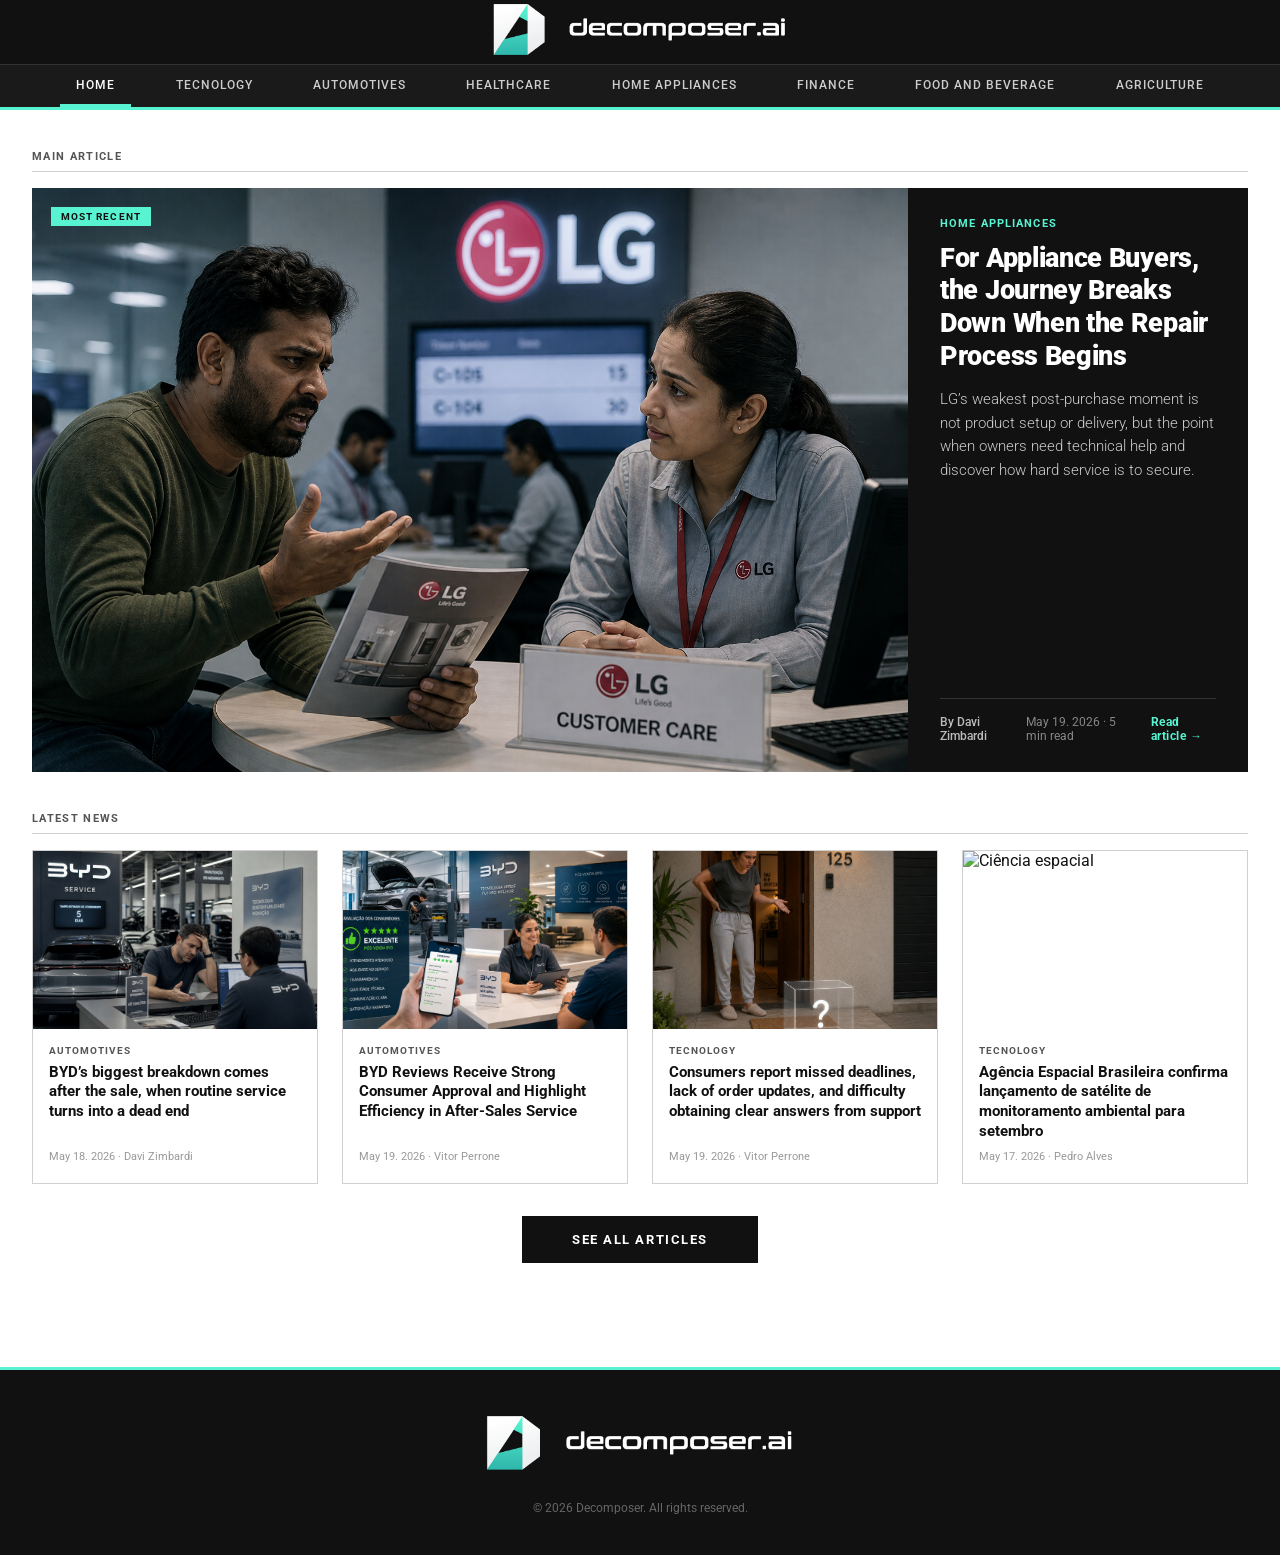
==== commit 417c2637: "fixed index text" ====
--- a/index.html
+++ b/index.html
@@ -122,7 +122,7 @@
         </a>
       </div>
       <div class="news-card-body">
-        <p class="news-card-cat">Tecnologia</p>
+        <p class="news-card-cat">Tecnology</p>
         <a class="news-card-title" href="./articles/lg_article/lg_article.html">Consumers report missed
 deadlines, lack of order updates, and difficulty obtaining clear
 answers from support</a>
@@ -139,7 +139,7 @@
           alt="Ciência espacial" loading="lazy" />
       </div>
       <div class="news-card-body">
-        <p class="news-card-cat">Ciência</p>
+        <p class="news-card-cat">Tecnology</p>
         <a class="news-card-title" href="#">Agência Espacial Brasileira confirma lançamento de satélite de monitoramento ambiental para setembro</a>
         <p class="news-card-meta">May 17. 2026 · Pedro Alves</p>
       </div>
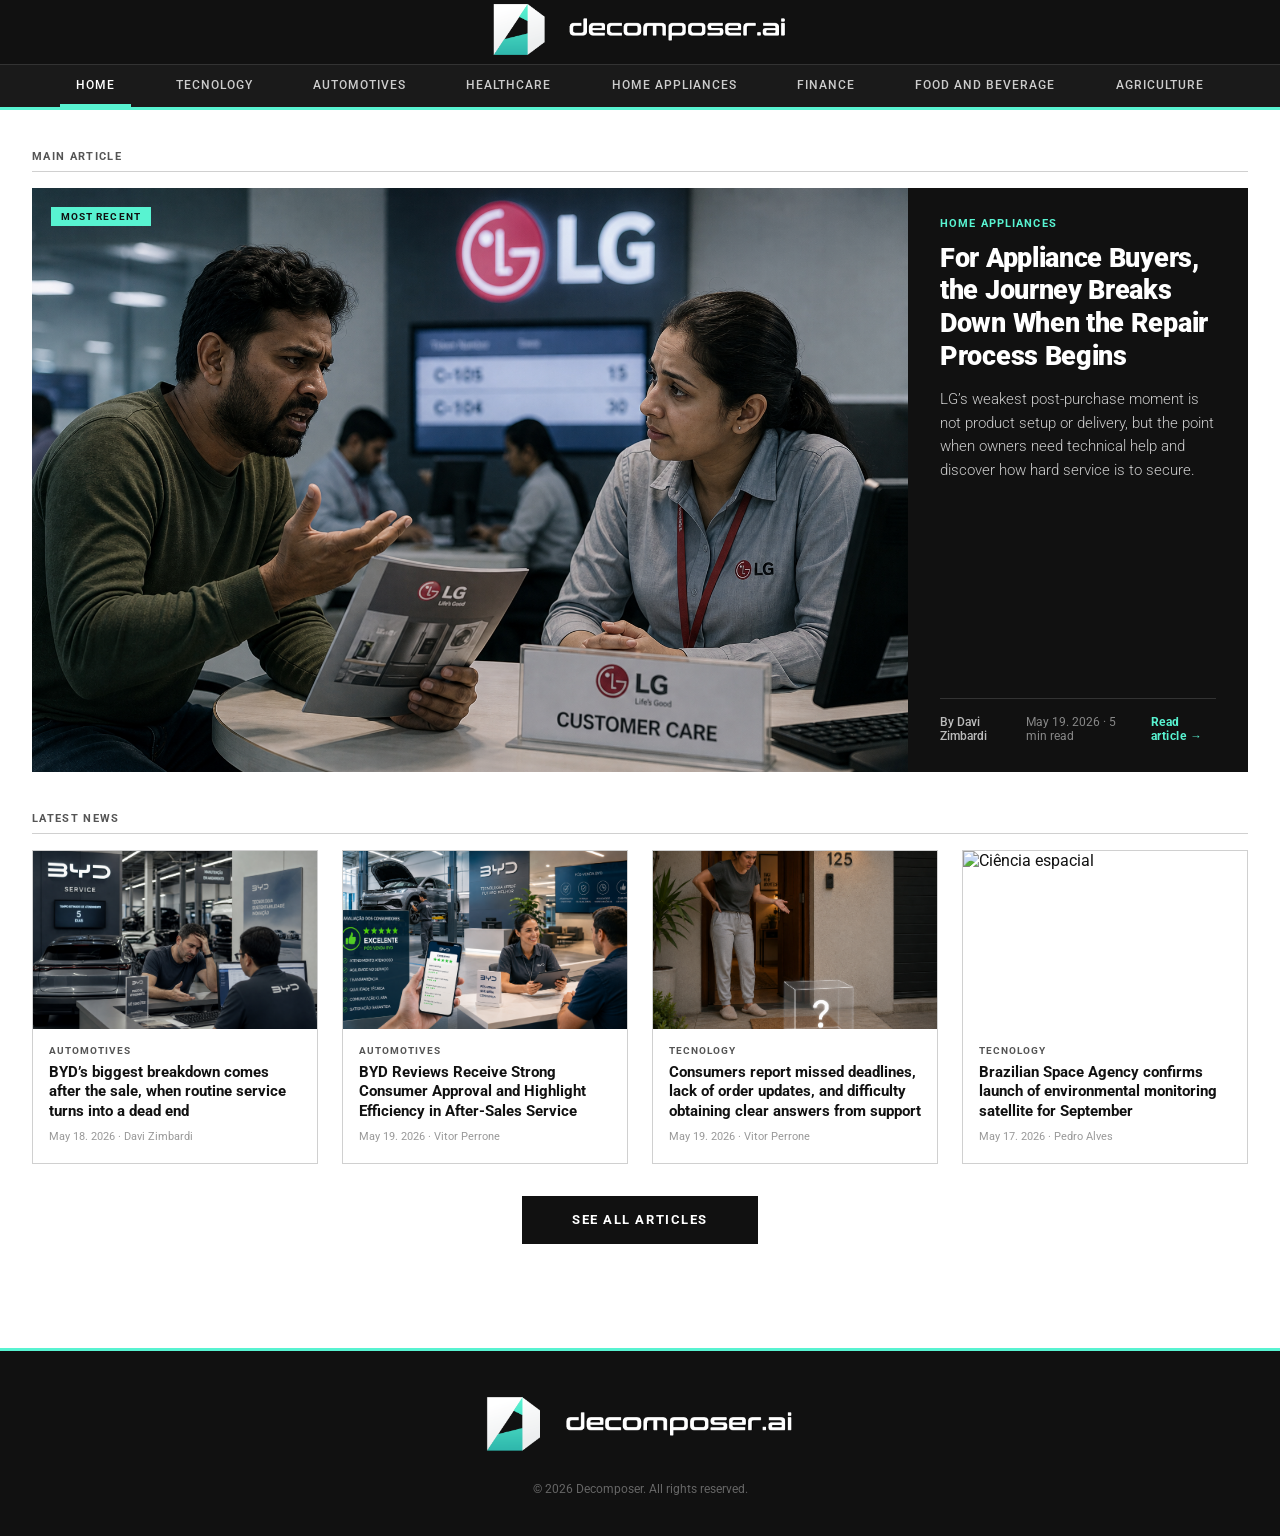
==== commit c7021311: "further indez text fixes" ====
--- a/index.html
+++ b/index.html
@@ -140,7 +140,7 @@
       </div>
       <div class="news-card-body">
         <p class="news-card-cat">Tecnology</p>
-        <a class="news-card-title" href="#">Agência Espacial Brasileira confirma lançamento de satélite de monitoramento ambiental para setembro</a>
+        <a class="news-card-title" href="#">Brazilian Space Agency confirms launch of environmental monitoring satellite for September</a>
         <p class="news-card-meta">May 17. 2026 · Pedro Alves</p>
       </div>
     </article>
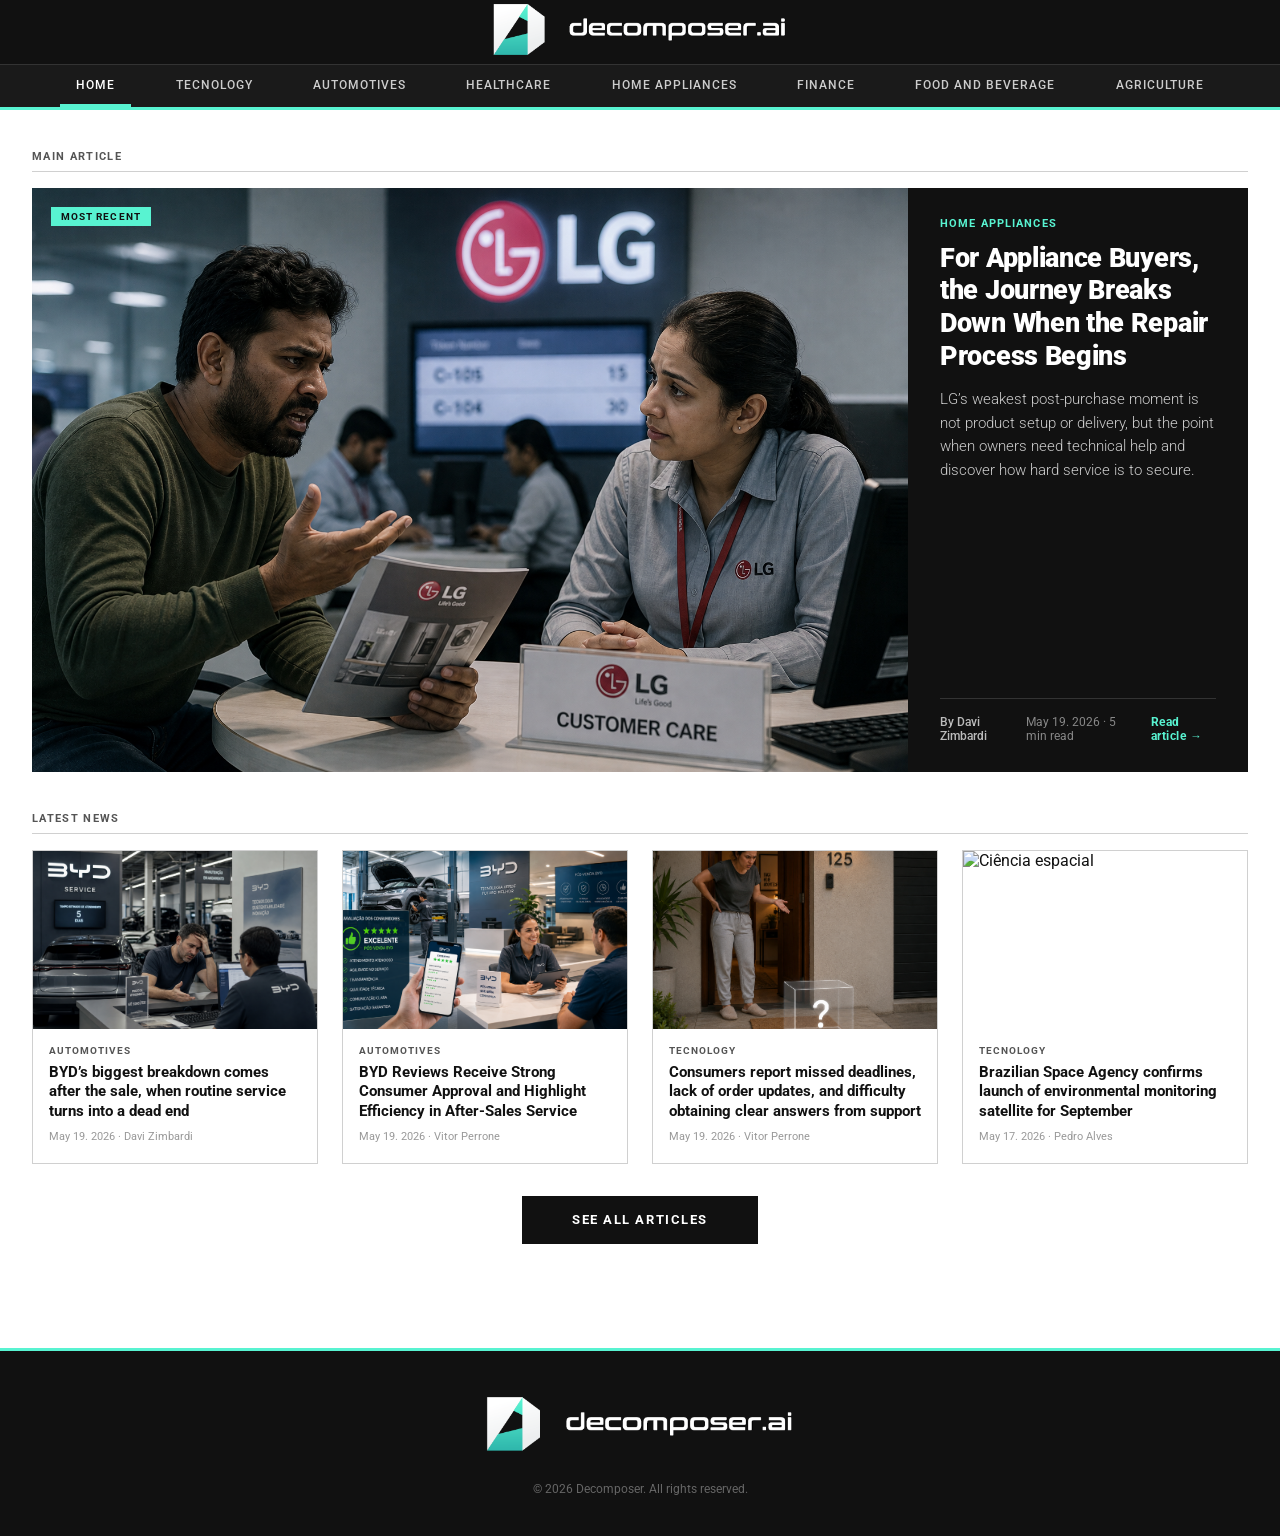
==== commit ccddbd1f: "text fixes" ====
--- a/index.html
+++ b/index.html
@@ -88,7 +88,7 @@
       <div class="news-card-body">
         <p class="news-card-cat">Automotives</p>
         <a class="news-card-title" href="./articles/byd_postsales_article/byd_postsales_article.html">BYD’s biggest breakdown comes after the sale, when routine service turns into a dead end</a>
-        <p class="news-card-meta">May 18. 2026 · Davi Zimbardi</p>
+        <p class="news-card-meta">May 19. 2026 · Davi Zimbardi</p>
       </div>
     </article>
 
